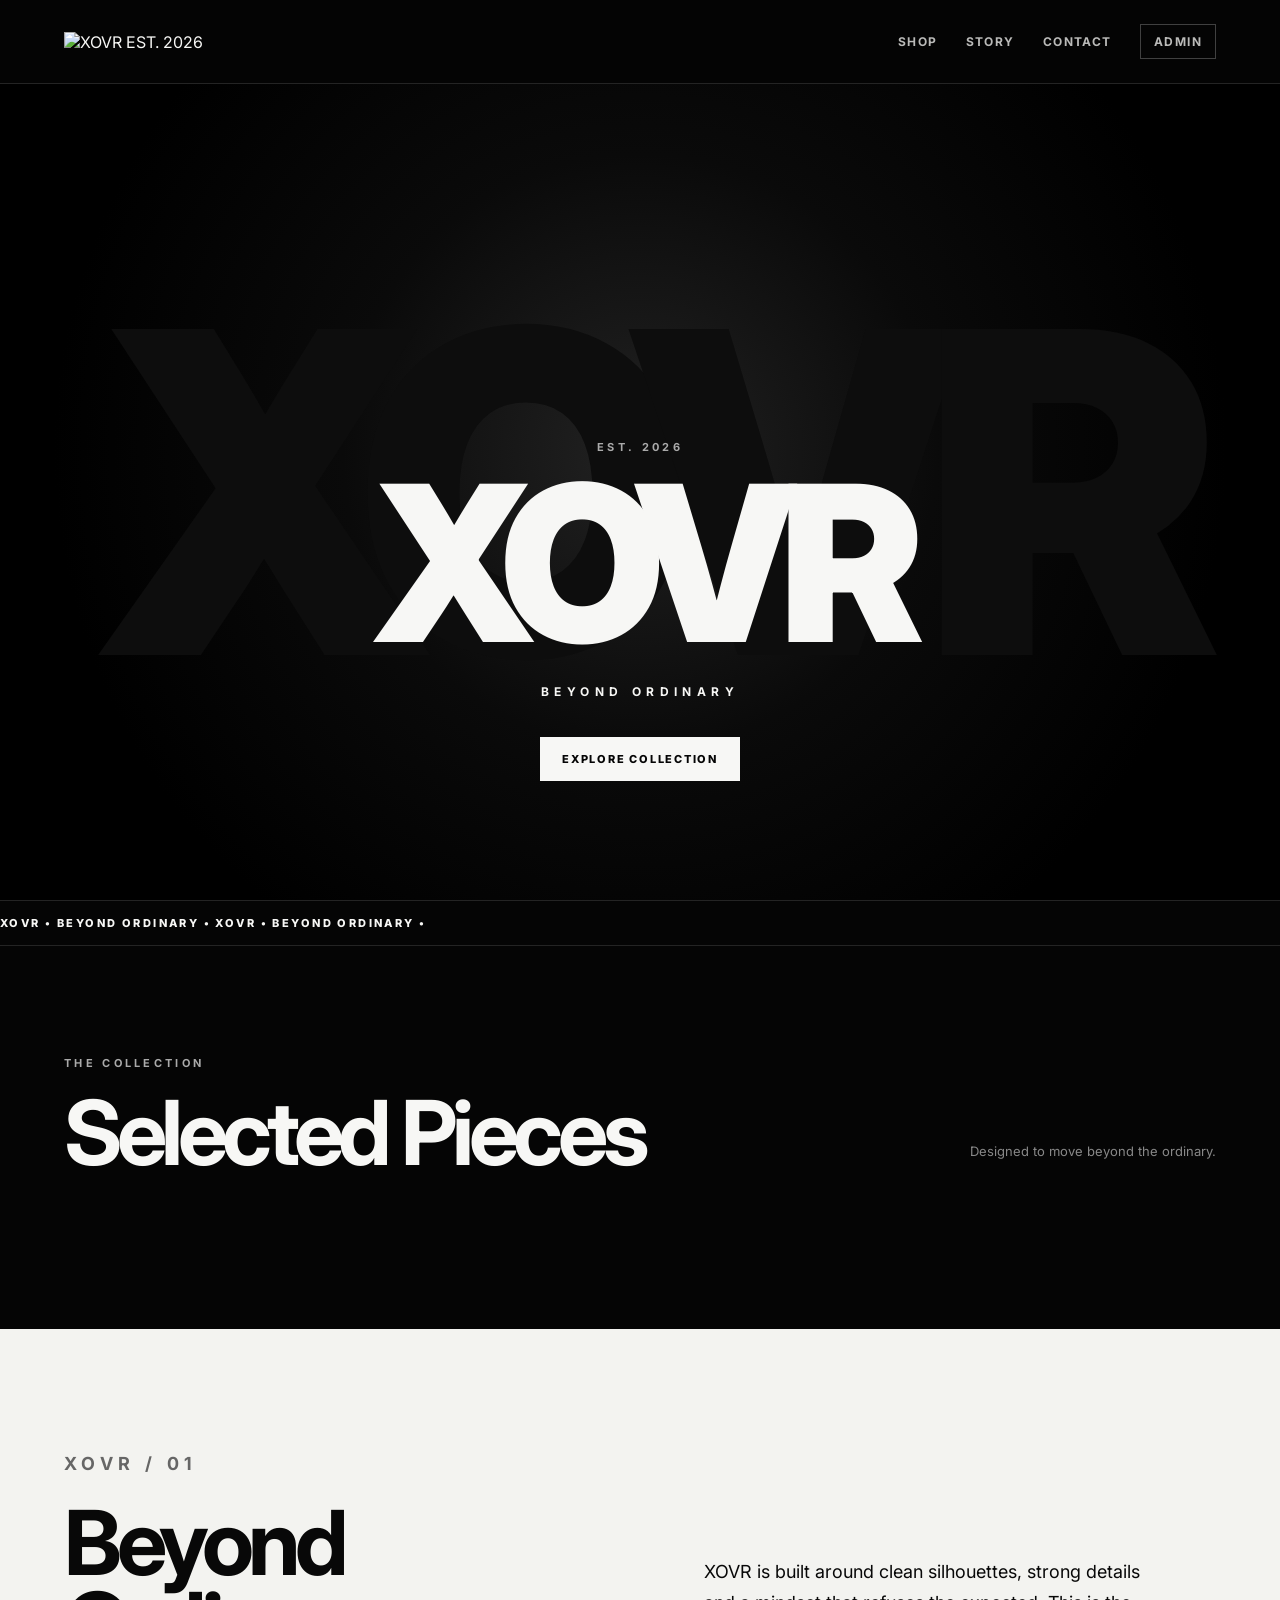
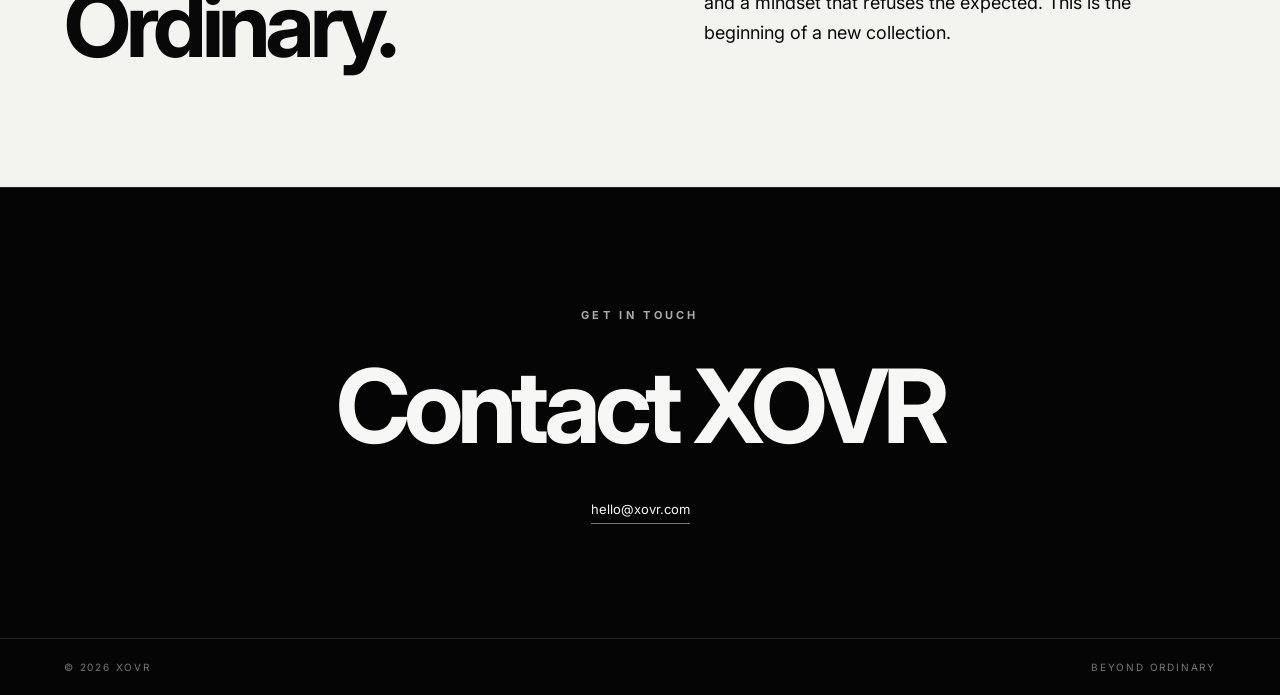
==== index.html @ 469e9eff "Add files via upload" ====
<!DOCTYPE html>
<html lang="en">
<head>
  <meta charset="UTF-8">
  <meta name="viewport" content="width=device-width, initial-scale=1.0">
  <title>XOVR — Beyond Ordinary</title>
  <meta name="description" content="XOVR — Beyond Ordinary. EST. 2026.">
  <link rel="stylesheet" href="style.css">
</head>
<body>
  <header class="site-header">
    <a class="brand" href="index.html" aria-label="XOVR home">
      <img src="assets/logo.jpeg" alt="XOVR EST. 2026">
    </a>
    <nav>
      <a href="#shop">Shop</a>
      <a href="#story">Story</a>
      <a href="#contact">Contact</a>
      <a class="admin-link" href="admin.html">Admin</a>
    </nav>
  </header>

  <main>
    <section class="hero">
      <div class="hero-overlay"></div>
      <div class="hero-content">
        <p class="eyebrow">EST. 2026</p>
        <h1>XOVR</h1>
        <p class="hero-slogan">BEYOND ORDINARY</p>
        <a class="btn btn-light" href="#shop">EXPLORE COLLECTION</a>
      </div>
    </section>

    <section class="marquee" aria-hidden="true">
      <div>XOVR • BEYOND ORDINARY • XOVR • BEYOND ORDINARY • </div>
    </section>

    <section id="shop" class="section shop-section">
      <div class="section-heading">
        <div>
          <p class="eyebrow">THE COLLECTION</p>
          <h2>Selected Pieces</h2>
        </div>
        <p class="section-note">Designed to move beyond the ordinary.</p>
      </div>
      <div id="products" class="product-grid"></div>
    </section>

    <section id="story" class="story">
      <div>
        <p class="eyebrow">XOVR / 01</p>
        <h2>Beyond<br>Ordinary.</h2>
      </div>
      <p>XOVR is built around clean silhouettes, strong details and a mindset that refuses the expected. This is the beginning of a new collection.</p>
    </section>

    <section id="contact" class="contact">
      <p class="eyebrow">GET IN TOUCH</p>
      <h2>Contact XOVR</h2>
      <a href="mailto:hello@xovr.com">hello@xovr.com</a>
    </section>
  </main>

  <footer>
    <span>© 2026 XOVR</span>
    <span>BEYOND ORDINARY</span>
  </footer>

  <script src="app.js"></script>
</body>
</html>
---- style.css ----
@import url('https://fonts.googleapis.com/css2?family=Inter:wght@400;500;600;700;800;900&display=swap');

:root{--black:#050505;--white:#f7f7f5;--gray:#a5a5a5;--line:#242424;--card:#101010}
*{box-sizing:border-box}html{scroll-behavior:smooth}body{margin:0;background:var(--black);color:var(--white);font-family:Inter,Arial,sans-serif}a{color:inherit;text-decoration:none}button,input,textarea{font:inherit}
.site-header{height:84px;display:flex;align-items:center;justify-content:space-between;padding:0 5vw;border-bottom:1px solid var(--line);position:relative;z-index:10;background:rgba(5,5,5,.92);backdrop-filter:blur(12px)}
.brand img{width:118px;height:70px;object-fit:contain;mix-blend-mode:screen}.brand-small img{width:95px;height:60px}.site-header nav{display:flex;gap:28px;align-items:center;font-size:12px;font-weight:700;letter-spacing:.12em;text-transform:uppercase}.site-header nav a{opacity:.75;transition:.2s}.site-header nav a:hover{opacity:1}.admin-link{border:1px solid #555;padding:9px 13px}
.hero{min-height:calc(100vh - 84px);display:grid;place-items:center;text-align:center;position:relative;overflow:hidden;background:radial-gradient(circle at 50% 45%,#222 0,#0a0a0a 38%,#000 75%)}.hero:before{content:"XOVR";position:absolute;font-size:clamp(180px,35vw,520px);font-weight:900;letter-spacing:-.09em;color:#0d0d0d;line-height:1}.hero-content{position:relative;z-index:1}.eyebrow{font-size:11px;letter-spacing:.3em;font-weight:700;color:#aaa;margin:0 0 22px}.hero h1{font-size:clamp(90px,17vw,220px);letter-spacing:-.08em;line-height:.8;margin:0;font-weight:900}.hero-slogan{letter-spacing:.45em;font-size:12px;margin:34px 0 38px;font-weight:700}.btn{display:inline-flex;align-items:center;justify-content:center;border:0;cursor:pointer;padding:15px 22px;font-size:11px;font-weight:800;letter-spacing:.16em;transition:.2s}.btn-light{background:var(--white);color:#050505}.btn-light:hover{transform:translateY(-2px);background:#fff}.btn-dark{background:#fff;color:#000}.btn-outline{background:transparent;color:#fff;border:1px solid #555}.marquee{overflow:hidden;white-space:nowrap;border-block:1px solid var(--line);padding:15px 0;font-size:11px;font-weight:800;letter-spacing:.22em}.marquee div{display:inline-block;animation:marquee 22s linear infinite}@keyframes marquee{to{transform:translateX(-50%)}}
.section{padding:110px 5vw}.section-heading{display:flex;justify-content:space-between;gap:30px;align-items:end;margin-bottom:45px}.section h2,.story h2{font-size:clamp(42px,7vw,90px);line-height:.92;letter-spacing:-.06em;margin:0}.section-note{max-width:280px;color:#888;font-size:13px;line-height:1.6}.product-grid{display:grid;grid-template-columns:repeat(3,1fr);gap:16px}.product-card{background:#0d0d0d;border:1px solid var(--line);overflow:hidden}.product-image{aspect-ratio:4/5;background:#151515;display:block;overflow:hidden}.product-image img{width:100%;height:100%;object-fit:cover;transition:transform .5s}.product-card:hover .product-image img{transform:scale(1.04)}.product-info{padding:18px}.product-meta{display:flex;justify-content:space-between;gap:12px;font-size:13px;font-weight:700}.product-info p{color:#888;font-size:12px;margin:9px 0 16px}.product-order{display:block;border-top:1px solid var(--line);padding-top:14px;font-size:10px;font-weight:800;letter-spacing:.18em}.story{padding:120px 5vw;background:#f3f3f0;color:#080808;display:grid;grid-template-columns:1fr 1fr;gap:10vw}.story .eyebrow{color:#666}.story p{align-self:end;max-width:460px;font-size:18px;line-height:1.7}.contact{padding:120px 5vw;text-align:center;border-top:1px solid var(--line)}.contact h2{font-size:clamp(45px,8vw,110px);letter-spacing:-.06em;margin:0 0 30px}.contact a{font-size:13px;border-bottom:1px solid #777;padding-bottom:6px}footer{border-top:1px solid var(--line);padding:22px 5vw;display:flex;justify-content:space-between;color:#777;font-size:10px;letter-spacing:.18em}
.product-page{min-height:calc(100vh - 150px);padding:70px 5vw}.product-detail{display:grid;grid-template-columns:1.1fr .9fr;gap:7vw;max-width:1200px;margin:auto}.product-gallery img{width:100%;aspect-ratio:4/5;object-fit:cover;background:#111}.detail-copy{align-self:center}.detail-copy h1{font-size:clamp(45px,6vw,80px);line-height:.95;letter-spacing:-.06em;margin:0 0 15px}.detail-price{font-size:20px;font-weight:700;margin:0 0 28px}.detail-desc{color:#999;line-height:1.7;font-size:14px;max-width:480px}.option-title{font-size:10px;letter-spacing:.18em;font-weight:800;margin:30px 0 10px}.options{display:flex;gap:8px;flex-wrap:wrap}.option{background:transparent;color:#fff;border:1px solid #444;padding:10px 14px;cursor:pointer;font-size:11px}.option.active{background:#fff;color:#000;border-color:#fff}.order-form{margin-top:32px;display:grid;gap:10px}.order-form input{background:#0e0e0e;border:1px solid #333;color:#fff;padding:14px;outline:none}.order-form button{margin-top:8px}.success{padding:14px;border:1px solid #444;font-size:12px;line-height:1.6}
.admin-body{background:#090909}.admin-wrap{max-width:1100px;margin:auto;padding:70px 5vw}.admin-head{display:flex;justify-content:space-between;align-items:end;gap:20px;margin-bottom:35px}.admin-head h1{font-size:clamp(40px,6vw,70px);letter-spacing:-.06em;margin:0}.admin-card{background:#101010;border:1px solid var(--line);padding:28px;margin:18px 0}.admin-card h2{margin:0 0 25px;font-size:20px}.admin-form{display:grid;gap:15px}.admin-form label{display:grid;gap:7px;font-size:10px;text-transform:uppercase;letter-spacing:.12em;color:#aaa}.admin-form input,.admin-form textarea{background:#070707;border:1px solid #333;color:#fff;padding:13px;outline:none;resize:vertical}.form-actions{display:flex;gap:10px;margin-top:8px}.admin-list-head{display:flex;justify-content:space-between;align-items:center}.admin-list-head span{font-size:11px;color:#777}.admin-products{display:grid;gap:10px}.admin-product{display:grid;grid-template-columns:70px 1fr auto;gap:15px;align-items:center;border-top:1px solid #222;padding:12px 0}.admin-product img{width:70px;height:80px;object-fit:cover;background:#222}.admin-product strong{font-size:13px}.admin-product small{display:block;color:#777;margin-top:5px}.admin-actions{display:flex;gap:7px}.mini-btn{background:transparent;color:#fff;border:1px solid #444;padding:8px 10px;font-size:10px;cursor:pointer}.admin-warning{color:#888;border-left:2px solid #555;padding:10px 14px;font-size:12px;line-height:1.6}

@media(max-width:800px){.site-header{height:72px;padding:0 18px}.brand img{width:92px;height:58px}.site-header nav{gap:14px;font-size:9px}.site-header nav a:nth-child(2),.site-header nav a:nth-child(3){display:none}.hero{min-height:calc(100vh - 72px)}.hero-slogan{letter-spacing:.25em}.section{padding:75px 18px}.section-heading{display:block}.section-note{margin-top:18px}.product-grid{grid-template-columns:repeat(2,1fr);gap:9px}.product-info{padding:12px}.product-meta{font-size:11px}.story{padding:80px 18px;grid-template-columns:1fr;gap:50px}.story p{font-size:15px}.contact{padding:85px 18px}.product-page{padding:35px 18px}.product-detail{grid-template-columns:1fr;gap:35px}.detail-copy h1{font-size:52px}.admin-wrap{padding:45px 18px}.admin-head{display:block}.admin-head .btn{margin-top:20px}.admin-card{padding:18px}.admin-product{grid-template-columns:52px 1fr}.admin-product img{width:52px;height:62px}.admin-actions{grid-column:2}.admin-actions .mini-btn{flex:1}}
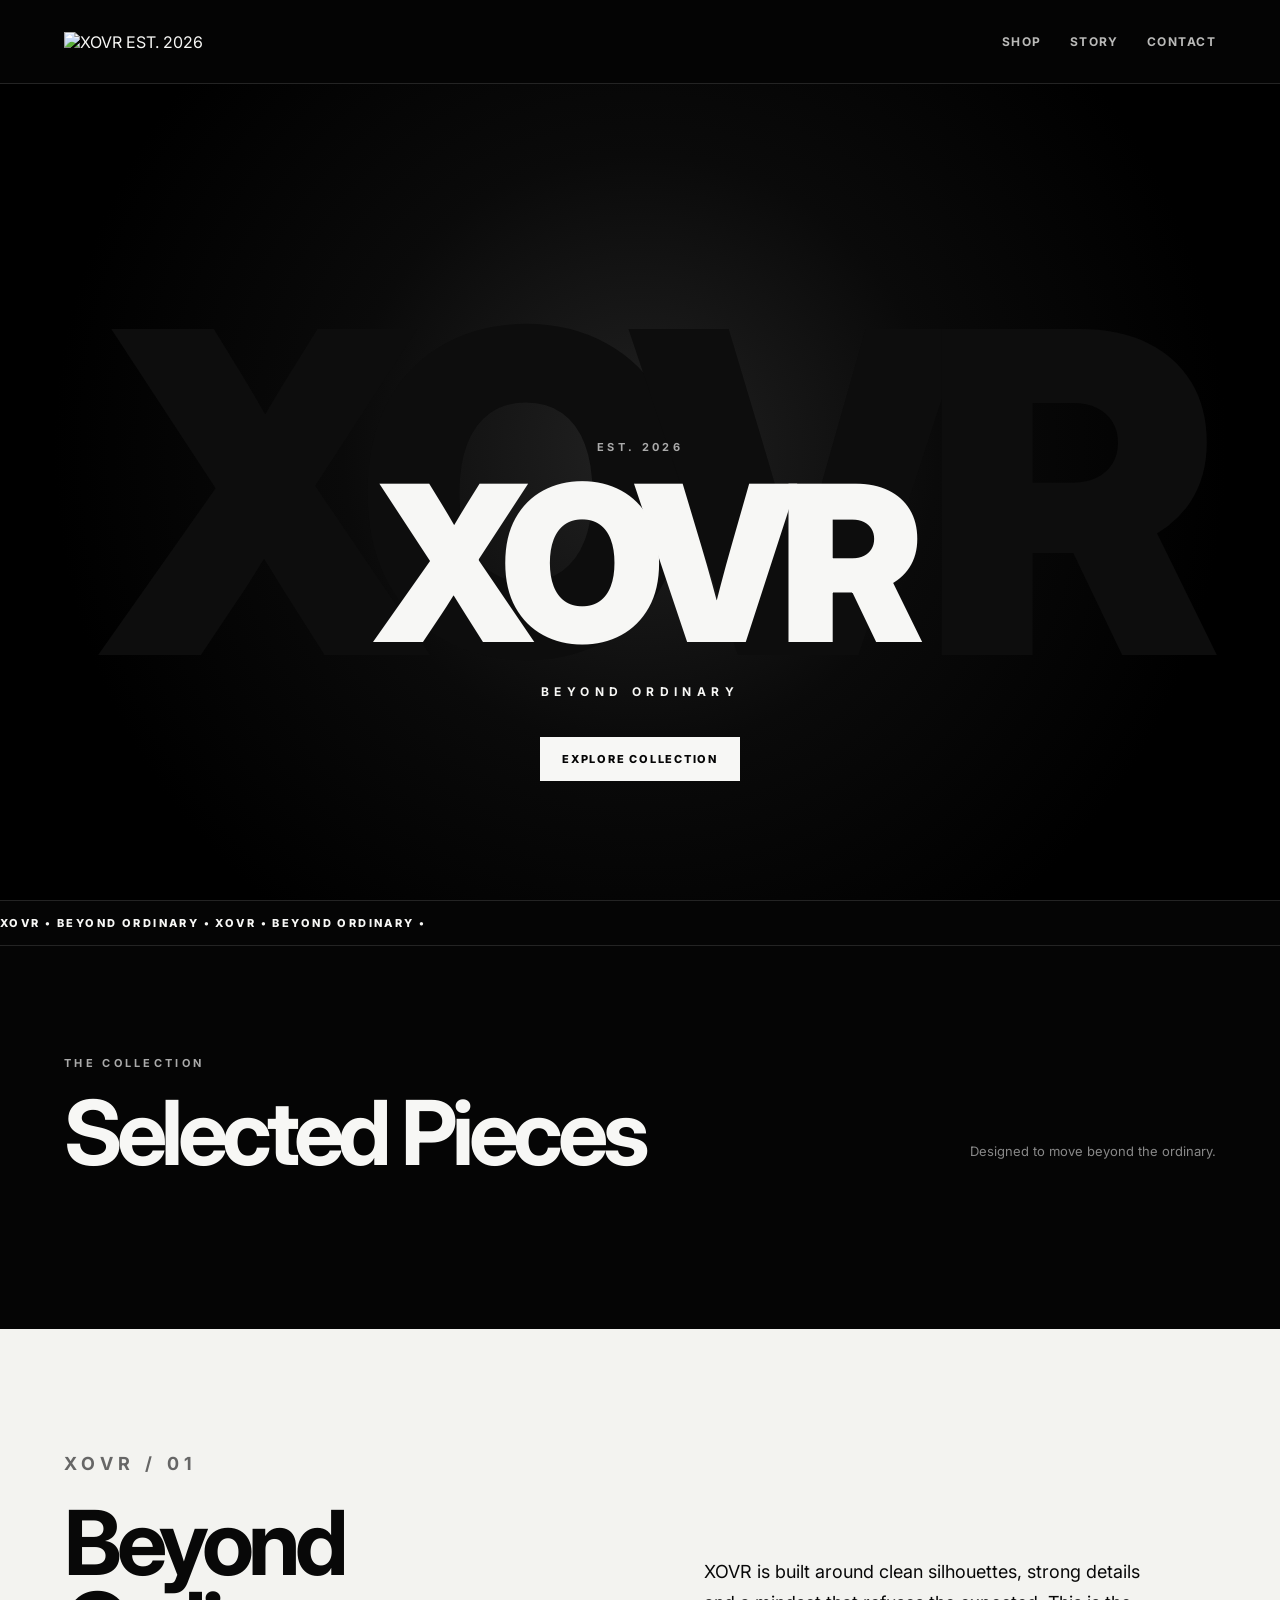
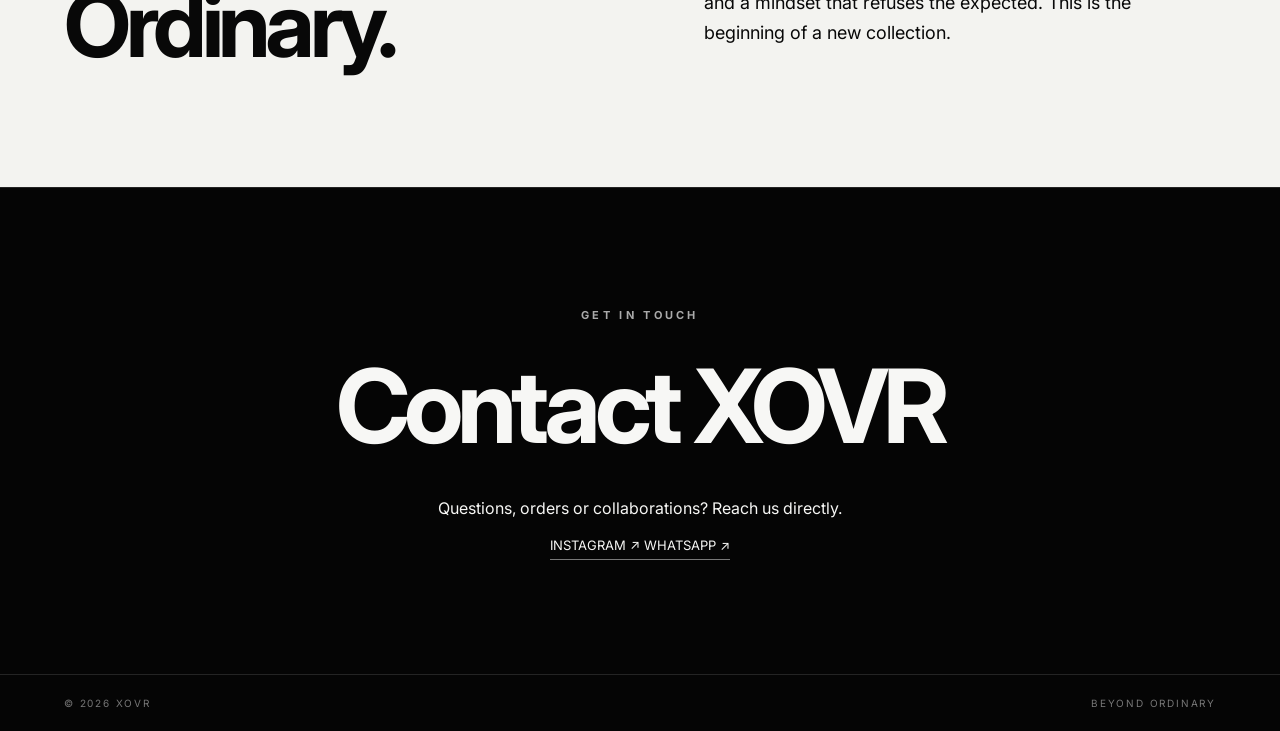
==== commit e806d0f8: "Update index.html" ====
--- a/index.html
+++ b/index.html
@@ -16,7 +16,6 @@
       <a href="#shop">Shop</a>
       <a href="#story">Story</a>
       <a href="#contact">Contact</a>
-      <a class="admin-link" href="admin.html">Admin</a>
     </nav>
   </header>
 
@@ -54,11 +53,23 @@
       <p>XOVR is built around clean silhouettes, strong details and a mindset that refuses the expected. This is the beginning of a new collection.</p>
     </section>
 
-    <section id="contact" class="contact">
-      <p class="eyebrow">GET IN TOUCH</p>
-      <h2>Contact XOVR</h2>
-      <a href="mailto:hello@xovr.com">hello@xovr.com</a>
-    </section>
+   <section id="contact" class="contact">
+  <p class="eyebrow">GET IN TOUCH</p>
+  <h2>Contact XOVR</h2>
+  <p class="contact-subtitle">
+    Questions, orders or collaborations? Reach us directly.
+  </p>
+
+  <div class="contact-links">
+    <a href="https://www.instagram.com/xovr.eg_?stkn=MWp3czd1bnVrdWoxMg==" target="_blank" rel="noopener">
+      INSTAGRAM ↗
+    </a>
+
+    <a href="https://wa.me/201204991497" target="_blank" rel="noopener">
+      WHATSAPP ↗
+    </a>
+  </div>
+</section>
   </main>
 
   <footer>
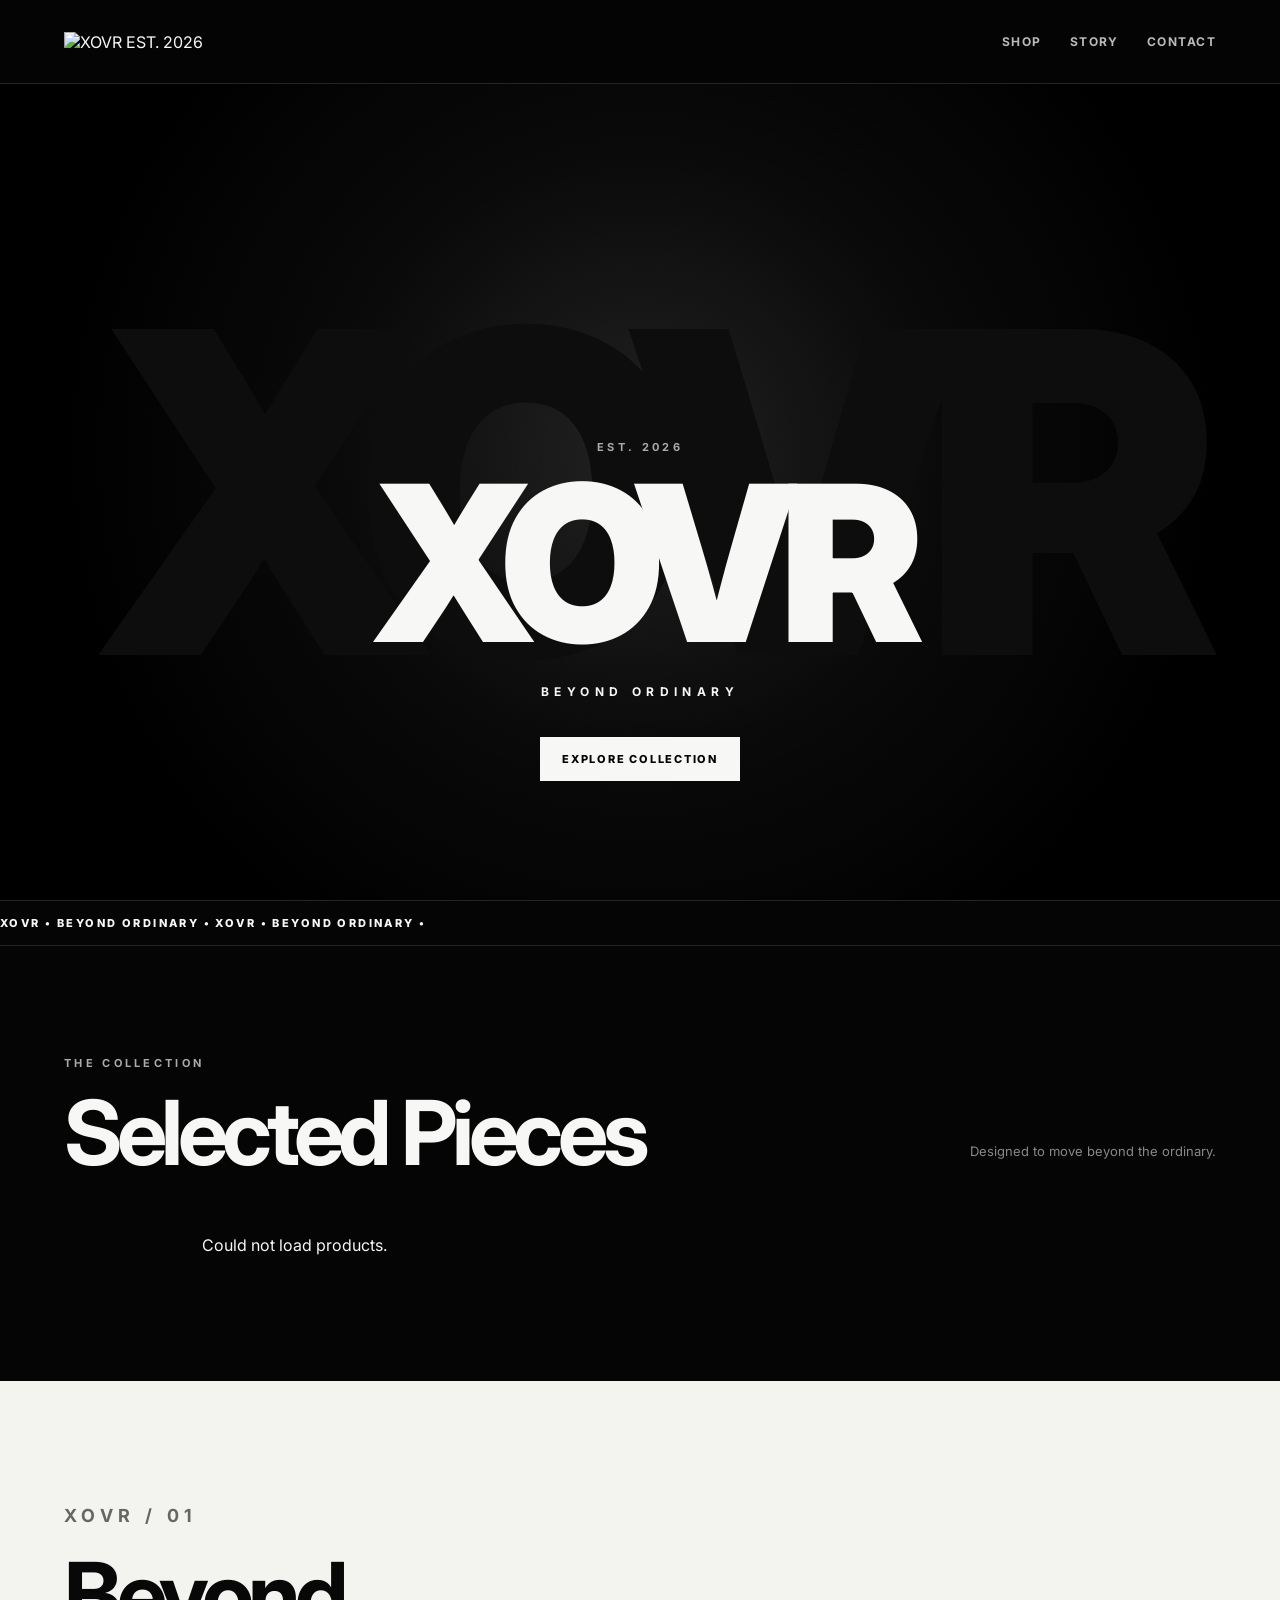
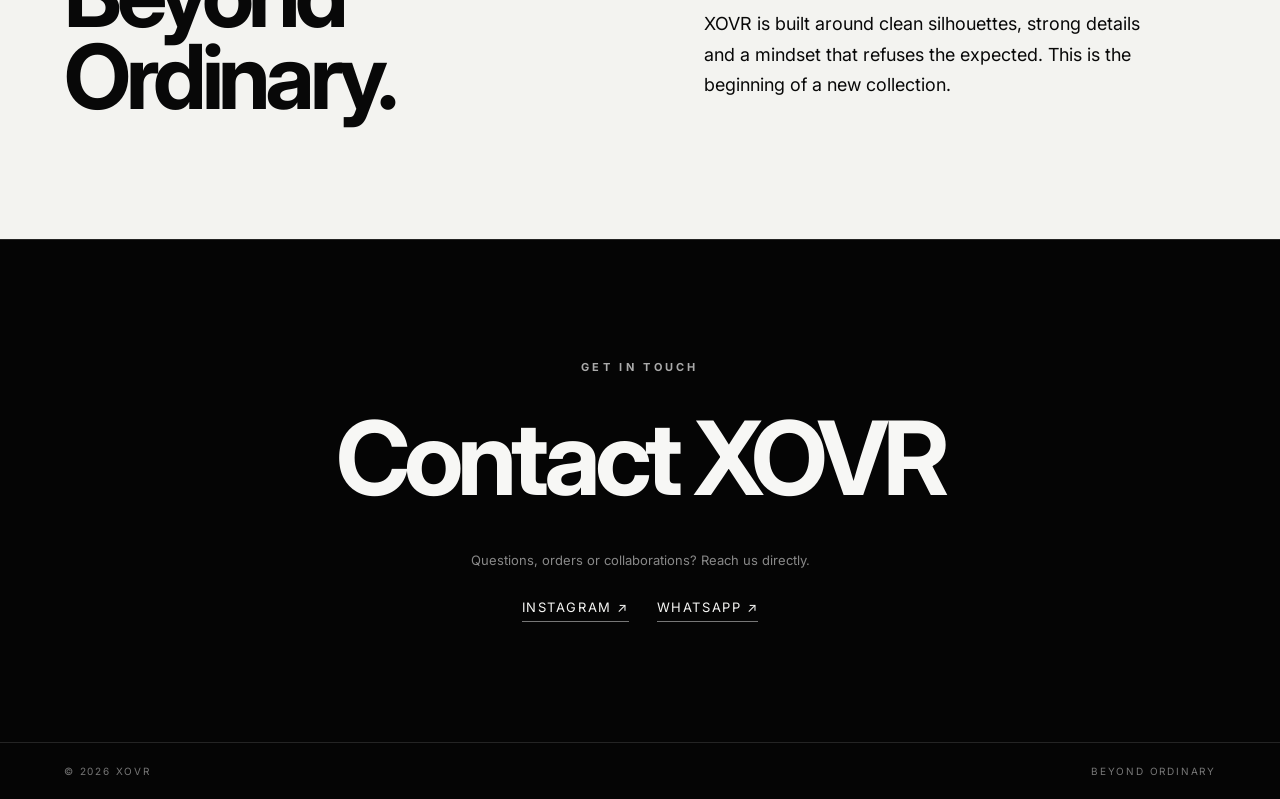
==== commit 09b77adc: "Update index.html" ====
--- a/index.html
+++ b/index.html
@@ -6,6 +6,7 @@
   <title>XOVR — Beyond Ordinary</title>
   <meta name="description" content="XOVR — Beyond Ordinary. EST. 2026.">
   <link rel="stylesheet" href="style.css">
+  <link rel="icon" href="data:,">
 </head>
 <body>
   <header class="site-header">
--- a/style.css
+++ b/style.css
@@ -1,12 +1,671 @@
 @import url('https://fonts.googleapis.com/css2?family=Inter:wght@400;500;600;700;800;900&display=swap');
-
-:root{--black:#050505;--white:#f7f7f5;--gray:#a5a5a5;--line:#242424;--card:#101010}
-*{box-sizing:border-box}html{scroll-behavior:smooth}body{margin:0;background:var(--black);color:var(--white);font-family:Inter,Arial,sans-serif}a{color:inherit;text-decoration:none}button,input,textarea{font:inherit}
-.site-header{height:84px;display:flex;align-items:center;justify-content:space-between;padding:0 5vw;border-bottom:1px solid var(--line);position:relative;z-index:10;background:rgba(5,5,5,.92);backdrop-filter:blur(12px)}
-.brand img{width:118px;height:70px;object-fit:contain;mix-blend-mode:screen}.brand-small img{width:95px;height:60px}.site-header nav{display:flex;gap:28px;align-items:center;font-size:12px;font-weight:700;letter-spacing:.12em;text-transform:uppercase}.site-header nav a{opacity:.75;transition:.2s}.site-header nav a:hover{opacity:1}.admin-link{border:1px solid #555;padding:9px 13px}
-.hero{min-height:calc(100vh - 84px);display:grid;place-items:center;text-align:center;position:relative;overflow:hidden;background:radial-gradient(circle at 50% 45%,#222 0,#0a0a0a 38%,#000 75%)}.hero:before{content:"XOVR";position:absolute;font-size:clamp(180px,35vw,520px);font-weight:900;letter-spacing:-.09em;color:#0d0d0d;line-height:1}.hero-content{position:relative;z-index:1}.eyebrow{font-size:11px;letter-spacing:.3em;font-weight:700;color:#aaa;margin:0 0 22px}.hero h1{font-size:clamp(90px,17vw,220px);letter-spacing:-.08em;line-height:.8;margin:0;font-weight:900}.hero-slogan{letter-spacing:.45em;font-size:12px;margin:34px 0 38px;font-weight:700}.btn{display:inline-flex;align-items:center;justify-content:center;border:0;cursor:pointer;padding:15px 22px;font-size:11px;font-weight:800;letter-spacing:.16em;transition:.2s}.btn-light{background:var(--white);color:#050505}.btn-light:hover{transform:translateY(-2px);background:#fff}.btn-dark{background:#fff;color:#000}.btn-outline{background:transparent;color:#fff;border:1px solid #555}.marquee{overflow:hidden;white-space:nowrap;border-block:1px solid var(--line);padding:15px 0;font-size:11px;font-weight:800;letter-spacing:.22em}.marquee div{display:inline-block;animation:marquee 22s linear infinite}@keyframes marquee{to{transform:translateX(-50%)}}
-.section{padding:110px 5vw}.section-heading{display:flex;justify-content:space-between;gap:30px;align-items:end;margin-bottom:45px}.section h2,.story h2{font-size:clamp(42px,7vw,90px);line-height:.92;letter-spacing:-.06em;margin:0}.section-note{max-width:280px;color:#888;font-size:13px;line-height:1.6}.product-grid{display:grid;grid-template-columns:repeat(3,1fr);gap:16px}.product-card{background:#0d0d0d;border:1px solid var(--line);overflow:hidden}.product-image{aspect-ratio:4/5;background:#151515;display:block;overflow:hidden}.product-image img{width:100%;height:100%;object-fit:cover;transition:transform .5s}.product-card:hover .product-image img{transform:scale(1.04)}.product-info{padding:18px}.product-meta{display:flex;justify-content:space-between;gap:12px;font-size:13px;font-weight:700}.product-info p{color:#888;font-size:12px;margin:9px 0 16px}.product-order{display:block;border-top:1px solid var(--line);padding-top:14px;font-size:10px;font-weight:800;letter-spacing:.18em}.story{padding:120px 5vw;background:#f3f3f0;color:#080808;display:grid;grid-template-columns:1fr 1fr;gap:10vw}.story .eyebrow{color:#666}.story p{align-self:end;max-width:460px;font-size:18px;line-height:1.7}.contact{padding:120px 5vw;text-align:center;border-top:1px solid var(--line)}.contact h2{font-size:clamp(45px,8vw,110px);letter-spacing:-.06em;margin:0 0 30px}.contact a{font-size:13px;border-bottom:1px solid #777;padding-bottom:6px}footer{border-top:1px solid var(--line);padding:22px 5vw;display:flex;justify-content:space-between;color:#777;font-size:10px;letter-spacing:.18em}
-.product-page{min-height:calc(100vh - 150px);padding:70px 5vw}.product-detail{display:grid;grid-template-columns:1.1fr .9fr;gap:7vw;max-width:1200px;margin:auto}.product-gallery img{width:100%;aspect-ratio:4/5;object-fit:cover;background:#111}.detail-copy{align-self:center}.detail-copy h1{font-size:clamp(45px,6vw,80px);line-height:.95;letter-spacing:-.06em;margin:0 0 15px}.detail-price{font-size:20px;font-weight:700;margin:0 0 28px}.detail-desc{color:#999;line-height:1.7;font-size:14px;max-width:480px}.option-title{font-size:10px;letter-spacing:.18em;font-weight:800;margin:30px 0 10px}.options{display:flex;gap:8px;flex-wrap:wrap}.option{background:transparent;color:#fff;border:1px solid #444;padding:10px 14px;cursor:pointer;font-size:11px}.option.active{background:#fff;color:#000;border-color:#fff}.order-form{margin-top:32px;display:grid;gap:10px}.order-form input{background:#0e0e0e;border:1px solid #333;color:#fff;padding:14px;outline:none}.order-form button{margin-top:8px}.success{padding:14px;border:1px solid #444;font-size:12px;line-height:1.6}
-.admin-body{background:#090909}.admin-wrap{max-width:1100px;margin:auto;padding:70px 5vw}.admin-head{display:flex;justify-content:space-between;align-items:end;gap:20px;margin-bottom:35px}.admin-head h1{font-size:clamp(40px,6vw,70px);letter-spacing:-.06em;margin:0}.admin-card{background:#101010;border:1px solid var(--line);padding:28px;margin:18px 0}.admin-card h2{margin:0 0 25px;font-size:20px}.admin-form{display:grid;gap:15px}.admin-form label{display:grid;gap:7px;font-size:10px;text-transform:uppercase;letter-spacing:.12em;color:#aaa}.admin-form input,.admin-form textarea{background:#070707;border:1px solid #333;color:#fff;padding:13px;outline:none;resize:vertical}.form-actions{display:flex;gap:10px;margin-top:8px}.admin-list-head{display:flex;justify-content:space-between;align-items:center}.admin-list-head span{font-size:11px;color:#777}.admin-products{display:grid;gap:10px}.admin-product{display:grid;grid-template-columns:70px 1fr auto;gap:15px;align-items:center;border-top:1px solid #222;padding:12px 0}.admin-product img{width:70px;height:80px;object-fit:cover;background:#222}.admin-product strong{font-size:13px}.admin-product small{display:block;color:#777;margin-top:5px}.admin-actions{display:flex;gap:7px}.mini-btn{background:transparent;color:#fff;border:1px solid #444;padding:8px 10px;font-size:10px;cursor:pointer}.admin-warning{color:#888;border-left:2px solid #555;padding:10px 14px;font-size:12px;line-height:1.6}
-
-@media(max-width:800px){.site-header{height:72px;padding:0 18px}.brand img{width:92px;height:58px}.site-header nav{gap:14px;font-size:9px}.site-header nav a:nth-child(2),.site-header nav a:nth-child(3){display:none}.hero{min-height:calc(100vh - 72px)}.hero-slogan{letter-spacing:.25em}.section{padding:75px 18px}.section-heading{display:block}.section-note{margin-top:18px}.product-grid{grid-template-columns:repeat(2,1fr);gap:9px}.product-info{padding:12px}.product-meta{font-size:11px}.story{padding:80px 18px;grid-template-columns:1fr;gap:50px}.story p{font-size:15px}.contact{padding:85px 18px}.product-page{padding:35px 18px}.product-detail{grid-template-columns:1fr;gap:35px}.detail-copy h1{font-size:52px}.admin-wrap{padding:45px 18px}.admin-head{display:block}.admin-head .btn{margin-top:20px}.admin-card{padding:18px}.admin-product{grid-template-columns:52px 1fr}.admin-product img{width:52px;height:62px}.admin-actions{grid-column:2}.admin-actions .mini-btn{flex:1}}
+:root {
+  --black: #050505;
+  --white: #f7f7f5;
+  --gray: #a5a5a5;
+  --line: #242424;
+  --card: #101010;
+}
+* {
+  box-sizing: border-box;
+}
+html {
+  scroll-behavior: smooth;
+}
+body {
+  margin: 0;
+  background: var(--black);
+  color: var(--white);
+  font-family: Inter, Arial, sans-serif;
+}
+a {
+  color: inherit;
+  text-decoration: none;
+}
+button,
+input,
+textarea {
+  font: inherit;
+}
+/* ================= HEADER ================= */
+.site-header {
+  height: 84px;
+  display: flex;
+  align-items: center;
+  justify-content: space-between;
+  padding: 0 5vw;
+  border-bottom: 1px solid var(--line);
+  position: relative;
+  z-index: 10;
+  background: rgba(5, 5, 5, 0.92);
+  backdrop-filter: blur(12px);
+}
+.brand img {
+  width: 118px;
+  height: 70px;
+  object-fit: contain;
+  mix-blend-mode: screen;
+}
+.brand-small img {
+  width: 95px;
+  height: 60px;
+}
+.site-header nav {
+  display: flex;
+  gap: 28px;
+  align-items: center;
+  font-size: 12px;
+  font-weight: 700;
+  letter-spacing: 0.12em;
+  text-transform: uppercase;
+}
+.site-header nav a {
+  opacity: 0.75;
+  transition: 0.2s;
+}
+.site-header nav a:hover {
+  opacity: 1;
+}
+.admin-link {
+  border: 1px solid #555;
+  padding: 9px 13px;
+}
+/* ================= HERO ================= */
+.hero {
+  min-height: calc(100vh - 84px);
+  display: grid;
+  place-items: center;
+  text-align: center;
+  position: relative;
+  overflow: hidden;
+  background: radial-gradient(
+    circle at 50% 45%,
+    #222 0,
+    #0a0a0a 38%,
+    #000 75%
+  );
+}
+.hero:before {
+  content: "XOVR";
+  position: absolute;
+  font-size: clamp(180px, 35vw, 520px);
+  font-weight: 900;
+  letter-spacing: -0.09em;
+  color: #0d0d0d;
+  line-height: 1;
+}
+.hero-content {
+  position: relative;
+  z-index: 1;
+}
+.eyebrow {
+  font-size: 11px;
+  letter-spacing: 0.3em;
+  font-weight: 700;
+  color: #aaa;
+  margin: 0 0 22px;
+}
+.hero h1 {
+  font-size: clamp(90px, 17vw, 220px);
+  letter-spacing: -0.08em;
+  line-height: 0.8;
+  margin: 0;
+  font-weight: 900;
+}
+.hero-slogan {
+  letter-spacing: 0.45em;
+  font-size: 12px;
+  margin: 34px 0 38px;
+  font-weight: 700;
+}
+.btn {
+  display: inline-flex;
+  align-items: center;
+  justify-content: center;
+  border: 0;
+  cursor: pointer;
+  padding: 15px 22px;
+  font-size: 11px;
+  font-weight: 800;
+  letter-spacing: 0.16em;
+  transition: 0.2s;
+}
+.btn-light {
+  background: var(--white);
+  color: #050505;
+}
+.btn-light:hover {
+  transform: translateY(-2px);
+  background: #fff;
+}
+.btn-dark {
+  background: #fff;
+  color: #000;
+}
+.btn-outline {
+  background: transparent;
+  color: #fff;
+  border: 1px solid #555;
+}
+/* ================= MARQUEE ================= */
+.marquee {
+  overflow: hidden;
+  white-space: nowrap;
+  border-block: 1px solid var(--line);
+  padding: 15px 0;
+  font-size: 11px;
+  font-weight: 800;
+  letter-spacing: 0.22em;
+}
+.marquee div {
+  display: inline-block;
+  animation: marquee 22s linear infinite;
+}
+@keyframes marquee {
+  to {
+    transform: translateX(-50%);
+  }
+}
+/* ================= SECTIONS ================= */
+.section {
+  padding: 110px 5vw;
+}
+.section-heading {
+  display: flex;
+  justify-content: space-between;
+  gap: 30px;
+  align-items: end;
+  margin-bottom: 45px;
+}
+.section h2,
+.story h2 {
+  font-size: clamp(42px, 7vw, 90px);
+  line-height: 0.92;
+  letter-spacing: -0.06em;
+  margin: 0;
+}
+.section-note {
+  max-width: 280px;
+  color: #888;
+  font-size: 13px;
+  line-height: 1.6;
+}
+/* ================= PRODUCTS ================= */
+
+.product-grid {
+  display: grid;
+  grid-template-columns: repeat(3, minmax(0, 280px));
+  justify-content: center;
+  gap: 18px;
+}
+
+.product-card {
+  width: 100%;
+  background: #0d0d0d;
+  border: 1px solid var(--line);
+  overflow: hidden;
+}
+
+.product-image-link {
+  display: block;
+  width: 100%;
+  aspect-ratio: 4 / 5;
+  overflow: hidden;
+  background: #151515;
+}
+
+.product-image {
+  width: 100%;
+  height: 100%;
+  object-fit: cover;
+  display: block;
+  transition: transform 0.5s;
+}
+
+.product-card:hover .product-image {
+  transform: scale(1.04);
+}
+
+.product-info {
+  padding: 12px;
+}
+
+.product-label {
+  color: #777 !important;
+  font-size: 9px !important;
+  letter-spacing: 0.18em;
+  font-weight: 800;
+  margin: 0 0 5px !important;
+}
+
+.product-info h3 {
+  font-size: 15px;
+  margin: 3px 0;
+}
+
+.product-price {
+  color: #888;
+  font-size: 12px;
+  margin: 4px 0 9px;
+}
+
+.product-order-button {
+  display: inline-block;
+  border: 1px solid #555;
+  padding: 7px 10px;
+  font-size: 8px;
+  font-weight: 800;
+  letter-spacing: 0.16em;
+}
+
+/* ================= MOBILE ================= */
+
+@media (max-width: 800px) {
+  .product-grid {
+    grid-template-columns: repeat(2, minmax(0, 1fr));
+    gap: 10px;
+  }
+
+  .product-card {
+    width: 100%;
+  }
+
+  .product-image-link {
+    aspect-ratio: 1 / 1;
+  }
+
+  .product-info {
+    padding: 8px 6px 10px;
+  }
+
+  .product-info h3 {
+    font-size: 12px;
+  }
+
+  .product-price {
+    font-size: 10px;
+    margin: 3px 0 7px;
+  }
+
+  .product-order-button {
+    font-size: 7px;
+    padding: 5px 7px;
+  }
+}
+/* ================= STORY ================= */
+.story {
+  padding: 120px 5vw;
+  background: #f3f3f0;
+  color: #080808;
+  display: grid;
+  grid-template-columns: 1fr 1fr;
+  gap: 10vw;
+}
+.story .eyebrow {
+  color: #666;
+}
+.story p {
+  align-self: end;
+  max-width: 460px;
+  font-size: 18px;
+  line-height: 1.7;
+}
+/* ================= CONTACT ================= */
+.contact {
+  padding: 120px 5vw;
+  text-align: center;
+  border-top: 1px solid var(--line);
+}
+.contact h2 {
+  font-size: clamp(45px, 8vw, 110px);
+  letter-spacing: -0.06em;
+  margin: 0 0 30px;
+}
+.contact-subtitle {
+  color: #888;
+  font-size: 13px;
+  margin: 0 auto 28px;
+  max-width: 520px;
+  line-height: 1.6;
+}
+.contact-links {
+  display: flex;
+  justify-content: center;
+  gap: 28px;
+  flex-wrap: wrap;
+}
+.contact-links a {
+  font-size: 13px;
+  border-bottom: 1px solid #777;
+  padding-bottom: 6px;
+  letter-spacing: 0.12em;
+  transition: 0.2s;
+}
+.contact-links a:hover {
+  opacity: 0.6;
+}
+/* ================= FOOTER ================= */
+footer {
+  border-top: 1px solid var(--line);
+  padding: 22px 5vw;
+  display: flex;
+  justify-content: space-between;
+  color: #777;
+  font-size: 10px;
+  letter-spacing: 0.18em;
+}
+/* ================= PRODUCT PAGE ================= */
+.product-page {
+  min-height: calc(100vh - 150px);
+  padding: 70px 5vw;
+}
+.product-detail {
+  display: grid;
+  grid-template-columns: 1.1fr 0.9fr;
+  gap: 7vw;
+  max-width: 1200px;
+  margin: auto;
+}
+.product-gallery {
+  display: flex;
+  justify-content: center;
+  align-items: center;
+}
+
+.product-gallery img {
+  width: 75%;
+  max-width: 250px;
+  aspect-ratio: 4 / 5;
+  object-fit: cover;
+  background: #111;
+}
+.detail-copy {
+  align-self: center;
+}
+.detail-copy h1 {
+  font-size: clamp(45px, 6vw, 80px);
+  line-height: 0.95;
+  letter-spacing: -0.06em;
+  margin: 0 0 15px;
+}
+.detail-price {
+  font-size: 20px;
+  font-weight: 700;
+  margin: 0 0 28px;
+}
+.detail-desc {
+  color: #999;
+  line-height: 1.7;
+  font-size: 14px;
+  max-width: 480px;
+}
+.option-title {
+  font-size: 10px;
+  letter-spacing: 0.18em;
+  font-weight: 800;
+  margin: 30px 0 10px;
+}
+.options {
+  display: flex;
+  gap: 8px;
+  flex-wrap: wrap;
+}
+.option {
+  background: transparent;
+  color: #fff;
+  border: 1px solid #444;
+  padding: 10px 14px;
+  cursor: pointer;
+  font-size: 11px;
+}
+.option.active {
+  background: #fff;
+  color: #000;
+  border-color: #fff;
+}
+.order-form {
+  margin-top: 32px;
+  display: grid;
+  gap: 10px;
+}
+.order-form input {
+  background: #0e0e0e;
+  border: 1px solid #333;
+  color: #fff;
+  padding: 14px;
+  outline: none;
+}
+.order-form button {
+  margin-top: 8px;
+}
+.success {
+  padding: 14px;
+  border: 1px solid #444;
+  font-size: 12px;
+  line-height: 1.6;
+}
+/* ================= ADMIN ================= */
+.admin-body {
+  background: #090909;
+}
+.admin-wrap {
+  max-width: 1100px;
+  margin: auto;
+  padding: 70px 5vw;
+}
+.admin-head {
+  display: flex;
+  justify-content: space-between;
+  align-items: end;
+  gap: 20px;
+  margin-bottom: 35px;
+}
+.admin-head h1 {
+  font-size: clamp(40px, 6vw, 70px);
+  letter-spacing: -0.06em;
+  margin: 0;
+}
+.admin-card {
+  background: #101010;
+  border: 1px solid var(--line);
+  padding: 28px;
+  margin: 18px 0;
+}
+.admin-card h2 {
+  margin: 0 0 25px;
+  font-size: 20px;
+}
+.admin-form {
+  display: grid;
+  gap: 15px;
+}
+.admin-form label {
+  display: grid;
+  gap: 7px;
+  font-size: 10px;
+  text-transform: uppercase;
+  letter-spacing: 0.12em;
+  color: #aaa;
+}
+.admin-form input,
+.admin-form textarea {
+  background: #070707;
+  border: 1px solid #333;
+  color: #fff;
+  padding: 13px;
+  outline: none;
+  resize: vertical;
+}
+.form-actions {
+  display: flex;
+  gap: 10px;
+  margin-top: 8px;
+}
+.admin-list-head {
+  display: flex;
+  justify-content: space-between;
+  align-items: center;
+}
+.admin-list-head span {
+  font-size: 11px;
+  color: #777;
+}
+.admin-products {
+  display: grid;
+  gap: 10px;
+}
+.admin-product {
+  display: grid;
+  grid-template-columns: 70px 1fr auto;
+  gap: 15px;
+  align-items: center;
+  border-top: 1px solid #222;
+  padding: 12px 0;
+}
+.admin-product img {
+  width: 70px;
+  height: 80px;
+  object-fit: cover;
+  background: #222;
+}
+.admin-product strong {
+  font-size: 13px;
+}
+.admin-product small {
+  display: block;
+  color: #777;
+  margin-top: 5px;
+}
+.admin-actions {
+  display: flex;
+  gap: 7px;
+}
+.mini-btn {
+  background: transparent;
+  color: #fff;
+  border: 1px solid #444;
+  padding: 8px 10px;
+  font-size: 10px;
+  cursor: pointer;
+}
+.admin-warning {
+  color: #888;
+  border-left: 2px solid #555;
+  padding: 10px 14px;
+  font-size: 12px;
+  line-height: 1.6;
+}
+/* ================= MOBILE ================= */
+@media (max-width: 800px) {
+  .site-header {
+    height: 72px;
+    padding: 0 18px;
+  }
+  .brand img {
+    width: 92px;
+    height: 58px;
+  }
+  .site-header nav {
+    gap: 14px;
+    font-size: 9px;
+  }
+  .site-header nav a:nth-child(2),
+  .site-header nav a:nth-child(3) {
+    display: none;
+  }
+  .hero {
+    min-height: calc(100vh - 72px);
+  }
+  .hero-slogan {
+    letter-spacing: 0.25em;
+  }
+  .section {
+    padding: 75px 18px;
+  }
+  .section-heading {
+    display: block;
+  }
+  .section-note {
+    margin-top: 18px;
+  }
+  /* PRODUCTS — 2 BESIDE EACH OTHER */
+  .product-grid {
+    grid-template-columns: repeat(2, minmax(0, 1fr));
+    gap: 12px;
+  }
+  .product-card {
+    width: 100%;
+    max-width: none;
+  }
+  .product-image-link {
+    aspect-ratio: 1 / 1;
+  }
+  .product-info {
+    padding: 9px 7px 12px;
+  }
+  .product-label {
+    font-size: 8px !important;
+    margin-bottom: 4px !important;
+  }
+  .product-info h3 {
+    font-size: 13px;
+    margin: 2px 0;
+  }
+  .product-price {
+    font-size: 11px;
+    margin: 3px 0 8px;
+  }
+  .product-order-button {
+    font-size: 8px;
+    padding: 6px 8px;
+  }
+  .story {
+    padding: 80px 18px;
+    grid-template-columns: 1fr;
+    gap: 50px;
+  }
+  .story p {
+    font-size: 15px;
+  }
+  .contact {
+    padding: 85px 18px;
+  }
+  .contact-links {
+    gap: 20px;
+  }
+  .product-page {
+    padding: 35px 18px;
+  }
+  .product-detail {
+    grid-template-columns: 1fr;
+    gap: 35px;
+  }
+  .detail-copy h1 {
+    font-size: 52px;
+  }
+  .admin-wrap {
+    padding: 45px 18px;
+  }
+  .admin-head {
+    display: block;
+  }
+  .admin-head .btn {
+    margin-top: 20px;
+  }
+  .admin-card {
+    padding: 18px;
+  }
+  .admin-product {
+    grid-template-columns: 52px 1fr;
+  }
+  .admin-product img {
+    width: 52px;
+    height: 62px;
+  }
+  .admin-actions {
+    grid-column: 2;
+  }
+  .admin-actions .mini-btn {
+    flex: 1;
+  }
+}
